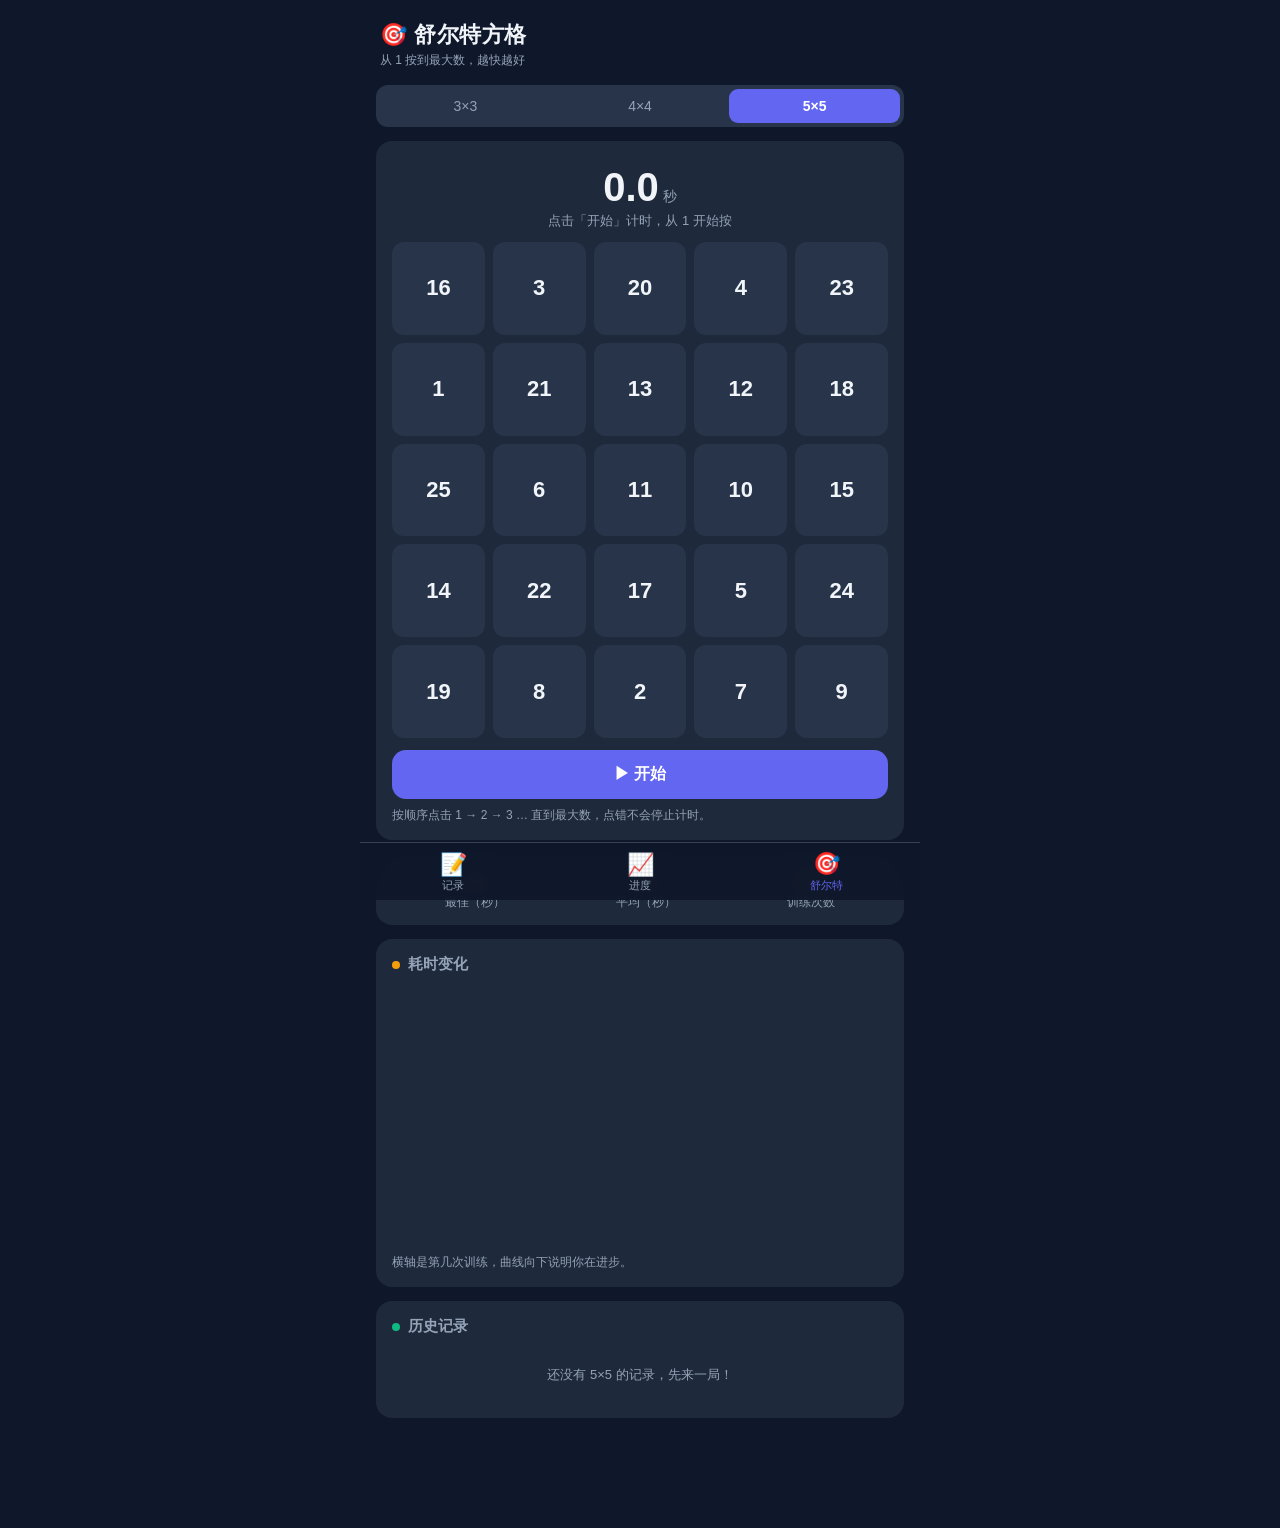
==== schulte.html @ a4104f98 "训练打卡 PWA 首版" ====
<!DOCTYPE html>
<html lang="zh-CN">
<head>
  <meta charset="UTF-8">
  <meta name="viewport" content="width=device-width, initial-scale=1, viewport-fit=cover">
  <meta name="apple-mobile-web-app-capable" content="yes">
  <meta name="apple-mobile-web-app-status-bar-style" content="black-translucent">
  <meta name="apple-mobile-web-app-title" content="训练打卡">
  <link rel="apple-touch-icon" href="apple-touch-icon.png">
  <link rel="manifest" href="manifest.json">
  <link rel="stylesheet" href="styles.css">
  <title>舒尔特方格 · 训练打卡</title>
</head>
<body>
  <header class="top">
    <div>
      <h1>🎯 舒尔特方格</h1>
      <div class="sub">从 1 按到最大数，越快越好</div>
    </div>
  </header>

  <main>
    <!-- 难度选择 -->
    <div class="seg" id="size-seg">
      <button data-size="3">3×3</button>
      <button data-size="4">4×4</button>
      <button data-size="5" class="on">5×5</button>
    </div>

    <!-- 计时器 -->
    <div class="card">
      <div class="timer"><span id="timer">0.0</span><small> 秒</small></div>
      <div style="text-align:center;color:var(--muted);font-size:13px" id="progress">点击「开始」准备</div>
      <div class="schulte-grid s5" id="grid"></div>
      <button class="btn" id="btn-start">▶ 开始</button>
      <p class="chart-note">按顺序点击 1 → 2 → 3 … 直到最大数，点错不会停止计时。</p>
    </div>

    <!-- 当前难度最佳 -->
    <div class="best">
      <div class="b"><div class="v" id="best-time">—</div><div class="k">最佳（秒）</div></div>
      <div class="b"><div class="v" id="avg-time">—</div><div class="k">平均（秒）</div></div>
      <div class="b"><div class="v" id="total-times">0</div><div class="k">训练次数</div></div>
    </div>

    <!-- 耗时变化曲线 -->
    <section class="card">
      <h2><span class="dot" style="background:var(--accent2)"></span>耗时变化</h2>
      <div class="chart-box"><canvas id="chart"></canvas></div>
      <p class="chart-note">横轴是第几次训练，曲线向下说明你在进步。</p>
    </section>

    <!-- 历史记录 -->
    <section class="card">
      <h2><span class="dot" style="background:var(--green)"></span>历史记录</h2>
      <div class="record-list" id="record-list"></div>
    </section>
  </main>

  <nav class="bottom">
    <a href="index.html"><span class="ico">📝</span>记录</a>
    <a href="charts.html"><span class="ico">📈</span>进度</a>
    <a href="schulte.html" class="on"><span class="ico">🎯</span>舒尔特</a>
  </nav>

  <div class="toast" id="toast"></div>

  <script src="data.js"></script>
  <script src="chart.umd.min.js"></script>
  <script>
    'use strict';
    const $ = (id) => document.getElementById(id);
    let toastTimer = null;
    function toast(msg) {
      const t = $('toast');
      t.textContent = msg;
      t.classList.add('show');
      clearTimeout(toastTimer);
      toastTimer = setTimeout(() => t.classList.remove('show'), 1800);
    }

    // ===== 状态 =====
    let state = { size: 5, mode: 'idle' }; // mode: idle | running | done
    let grid = [];        // 当前格子的数字
    let next = 1;         // 下一个要找的数字
    let errors = 0;       // 本次错误次数
    let startTs = 0;      // 开始时间戳
    let timerId = null;
    let chart = null;

    const fmtMs = (ms) => (ms / 1000).toFixed(1);

    // ===== 生成方格 =====
    function shuffle(arr) {
      for (let i = arr.length - 1; i > 0; i--) {
        const j = Math.floor(Math.random() * (i + 1));
        [arr[i], arr[j]] = [arr[j], arr[i]];
      }
      return arr;
    }

    // 洗牌并展示（不启动计时）
    function prepareBoard() {
      clearInterval(timerId);
      const n = state.size;
      grid = shuffle(Array.from({ length: n * n }, (_, i) => i + 1));
      state.mode = 'idle';
      next = 1;
      errors = 0;
      $('timer').textContent = '0.0';
      $('progress').textContent = '点击「开始」计时，从 1 开始按';
      $('btn-start').textContent = '▶ 开始';
      renderGrid();
    }

    function startRound() {
      clearInterval(timerId);
      const n = state.size;
      grid = shuffle(Array.from({ length: n * n }, (_, i) => i + 1));
      next = 1;
      errors = 0;
      state.mode = 'running';
      startTs = performance.now();
      renderGrid();
      $('progress').textContent = '找到 1/' + (n * n);
      $('btn-start').textContent = '↻ 重新开始';
      timerId = setInterval(() => {
        $('timer').textContent = fmtMs(performance.now() - startTs);
      }, 100);
    }

    function finish() {
      clearInterval(timerId);
      state.mode = 'done';
      const ms = Math.round(performance.now() - startTs);
      $('timer').textContent = fmtMs(ms);
      $('progress').textContent = '完成！耗时 ' + fmtMs(ms) + ' 秒';
      addSchulte(state.size, ms, errors);
      toast('🎉 完成 ' + state.size + '×' + state.size + '：' + fmtMs(ms) + ' 秒' + (errors ? '（点错 ' + errors + ' 次）' : ''));
      $('btn-start').textContent = '▶ 再来一次';
      refreshStats(); refreshList(); renderChart();
    }

    // ===== 渲染方格 =====
    function renderGrid() {
      const box = $('grid');
      box.className = 'schulte-grid s' + state.size;
      box.innerHTML = grid.map((v) =>
        '<button class="cell" data-n="' + v + '">' + v + '</button>'
      ).join('');
      box.querySelectorAll('.cell').forEach((b) =>
        b.addEventListener('click', () => onCell(b))
      );
    }

    function onCell(btn) {
      if (state.mode !== 'running') return;
      const n = parseInt(btn.dataset.n);
      if (n === next) {
        btn.classList.add('done');
        btn.disabled = true;
        next++;
        const total = state.size * state.size;
        $('progress').textContent = next <= total ? '找到 ' + next + '/' + total : '';
        if (next > total) finish();
      } else {
        errors++;
        btn.classList.add('wrong');
        setTimeout(() => btn.classList.remove('wrong'), 300);
      }
    }

    // ===== 统计与历史 =====
    function records() {
      return getSchulte().filter((r) => r.size === state.size); // 新在前
    }

    function refreshStats() {
      const rs = records();
      const vals = rs.map((r) => r.ms);
      const best = vals.length ? Math.min.apply(null, vals) : null;
      const avg = vals.length ? Math.round(vals.reduce((a, b) => a + b, 0) / vals.length) : null;
      $('best-time').textContent = best != null ? fmtMs(best) : '—';
      $('avg-time').textContent = avg != null ? fmtMs(avg) : '—';
      $('total-times').textContent = vals.length;
    }

    function refreshList() {
      const box = $('record-list');
      const rs = records();
      if (!rs.length) {
        box.innerHTML = '<div class="empty">还没有 ' + state.size + '×' + state.size + ' 的记录，先来一局！</div>';
        return;
      }
      const now = Date.now();
      box.innerHTML = rs.map((r) => {
        const d = new Date(r.t);
        const datePart = (d.getMonth() + 1) + '月' + d.getDate() + '日 ' + String(d.getHours()).padStart(2, '0') + ':' + String(d.getMinutes()).padStart(2, '0');
        const rel = (now - r.t) < 60000 ? '（刚刚）' : '';
        return '<div class="schulte-record">' +
          '<div class="info">' +
            '<div class="time">' + fmtMs(r.ms) + ' 秒' + (r.err ? ' <span style="color:var(--red);font-size:12px">错' + r.err + '</span>' : '') + '</div>' +
            '<div class="sub">' + datePart + rel + '</div>' +
          '</div>' +
          '<button class="del" data-id="' + r.id + '">✕</button>' +
          '</div>';
      }).join('');
      box.querySelectorAll('.del').forEach((b) =>
        b.addEventListener('click', () => {
          if (confirm('删除这条记录？')) {
            deleteSchulte(b.dataset.id);
            refreshStats(); refreshList(); renderChart();
          }
        })
      );
    }

    // ===== 耗时折线图 =====
    function renderChart() {
      const rs = records().slice().reverse(); // 时间正序（旧 → 新）
      const meta = { 3: '#10b981', 4: '#f59e0b', 5: '#ff5e3a' }[state.size];

      if (chart) chart.destroy();
      if (!rs.length) {
        $('chart').getContext('2d').clearRect(0, 0, $('chart').width, $('chart').height);
        return;
      }
      const last = rs.slice(-30);
      chart = new Chart($('chart'), {
        type: 'line',
        data: {
          labels: last.map((_, i) => '第' + (i + 1) + '次'),
          datasets: [{
            label: '耗时（秒）',
            data: last.map((r) => r.ms / 1000),
            borderColor: meta,
            backgroundColor: meta + '33',
            fill: true,
            tension: 0.35,
            pointRadius: 4,
            pointBackgroundColor: meta,
            borderWidth: 2.5
          }]
        },
        options: {
          responsive: true,
          maintainAspectRatio: false,
          plugins: {
            legend: { display: false },
            tooltip: {
              backgroundColor: '#273449',
              titleColor: '#f1f5f9',
              bodyColor: '#f1f5f9',
              displayColors: false,
              callbacks: { label: (ctx) => ' ' + ctx.parsed.y.toFixed(1) + ' 秒' }
            }
          },
          scales: {
            x: {
              grid: { color: 'rgba(51,65,85,.35)' },
              ticks: { color: '#94a3b8', maxRotation: 0, autoSkip: true, maxTicksLimit: 10 }
            },
            y: {
              beginAtZero: true,
              grid: { color: 'rgba(51,65,85,.35)' },
              ticks: { color: '#94a3b8' }
            }
          }
        }
      });
    }

    // ===== 事件 =====
    $('size-seg').addEventListener('click', (e) => {
      const b = e.target.closest('button');
      if (!b) return;
      state.size = parseInt(b.dataset.size);
      document.querySelectorAll('#size-seg button').forEach((x) => x.classList.toggle('on', x === b));
      prepareBoard();
      refreshStats(); refreshList(); renderChart();
    });

    $('btn-start').addEventListener('click', startRound);

    // ===== 启动 =====
    prepareBoard();
    refreshStats(); refreshList(); renderChart();
  </script>
</body>
</html>
---- styles.css ----
/* ===== 基础 ===== */
:root {
  --bg: #0f172a;
  --card: #1e293b;
  --card2: #273449;
  --line: #334155;
  --text: #f1f5f9;
  --muted: #94a3b8;
  --accent: #6366f1;
  --accent2: #f59e0b;
  --orange: #ff5e3a;
  --purple: #6c5ce7;
  --green: #10b981;
  --red: #ef4444;
  --radius: 16px;
}

* { margin: 0; padding: 0; box-sizing: border-box; -webkit-tap-highlight-color: transparent; }

html { -webkit-text-size-adjust: 100%; }

body {
  background: var(--bg);
  color: var(--text);
  font-family: -apple-system, BlinkMacSystemFont, 'PingFang SC', 'Segoe UI', 'Microsoft YaHei', sans-serif;
  max-width: 560px;
  margin: 0 auto;
  min-height: 100vh;
  padding-bottom: 96px; /* 给底部导航留空间 */
}

/* ===== 顶部标题栏 ===== */
header.top {
  position: sticky;
  top: 0;
  z-index: 10;
  background: var(--bg);
  padding: 20px 20px 12px;
  display: flex;
  align-items: center;
  justify-content: space-between;
}

header.top h1 { font-size: 22px; font-weight: 700; letter-spacing: .5px; }
header.top .sub { font-size: 12px; color: var(--muted); margin-top: 2px; }
header.top button.icon {
  background: none; border: none; color: var(--muted);
  font-size: 20px; padding: 8px; cursor: pointer;
}
header.top button.icon:active { color: var(--text); }

/* ===== 内容 ===== */
main { padding: 4px 16px 0; }

.card {
  background: var(--card);
  border-radius: var(--radius);
  padding: 16px;
  margin-bottom: 14px;
}
.card h2 {
  font-size: 15px; font-weight: 600; color: var(--muted);
  margin-bottom: 12px;
  display: flex; align-items: center; gap: 8px;
}
.card h2 .dot {
  width: 8px; height: 8px; border-radius: 50%; display: inline-block;
}

/* ===== 日期选择 ===== */
.datebar { display: flex; align-items: center; gap: 10px; margin-bottom: 14px; }
.datebar .date-label {
  flex: 1; text-align: center; font-size: 15px; font-weight: 600;
  background: var(--card); border-radius: 12px; padding: 10px;
}
.datebar button {
  background: var(--card); border: none; color: var(--text);
  width: 42px; height: 42px; border-radius: 12px; font-size: 18px; cursor: pointer;
}
.datebar button:active { background: var(--card2); }

/* ===== 训练输入卡片 ===== */
.training { display: flex; flex-direction: column; gap: 12px; }
.training .row {
  display: flex; align-items: center; justify-content: space-between; gap: 10px;
  background: var(--card2); border-radius: 14px; padding: 12px;
}
.training .name { font-size: 16px; font-weight: 600; display: flex; align-items: center; gap: 8px; }
.training .unit { font-size: 12px; color: var(--muted); font-weight: 400; }

.stepper { display: flex; align-items: center; gap: 10px; }
.stepper button {
  width: 36px; height: 36px; border-radius: 50%; border: none;
  font-size: 20px; font-weight: 700; color: #fff; cursor: pointer;
  background: var(--accent);
}
.stepper button:active { transform: scale(.92); }
.stepper .val { min-width: 54px; text-align: center; font-size: 20px; font-weight: 700; }

/* ===== 今日汇总 ===== */
.summary { display: flex; gap: 10px; }
.summary .stat {
  flex: 1; background: var(--card); border-radius: var(--radius); padding: 14px; text-align: center;
}
.summary .stat .num {
  font-size: 24px; font-weight: 700;
  background: linear-gradient(135deg, var(--orange), var(--purple));
  -webkit-background-clip: text; background-clip: text; color: transparent;
}
.summary .stat .lbl { font-size: 12px; color: var(--muted); margin-top: 4px; }

/* ===== 记录列表 ===== */
.record-list { display: flex; flex-direction: column; gap: 8px; }
.record {
  display: flex; align-items: center; justify-content: space-between;
  background: var(--card2); border-radius: 12px; padding: 10px 14px;
}
.record .d { font-size: 14px; font-weight: 600; }
.record .vals { display: flex; align-items: center; gap: 14px; font-size: 12px; color: var(--muted); }
.record .vals b { color: var(--text); font-size: 14px; }
.record .del {
  background: none; border: none; color: var(--muted);
  font-size: 16px; padding: 6px; cursor: pointer;
}
.record .del:active { color: var(--red); }
.empty { text-align: center; color: var(--muted); font-size: 13px; padding: 18px 0; }

/* ===== 按钮 ===== */
.btn {
  display: block; width: 100%; border: none; border-radius: 14px;
  background: var(--accent); color: #fff;
  font-size: 16px; font-weight: 600; padding: 14px; cursor: pointer;
}
.btn:active { transform: scale(.98); opacity: .9; }
.btn.ghost { background: var(--card2); color: var(--text); }
.btn.danger { background: var(--red); }
.btn:disabled { opacity: .45; }

.row2 { display: flex; gap: 10px; }
.row2 .btn { width: auto; flex: 1; font-size: 14px; }

/* ===== 图表 ===== */
.chart-box { position: relative; height: 260px; }
.chart-note { font-size: 12px; color: var(--muted); margin-top: 8px; }

.seg { display: flex; background: var(--card2); border-radius: 12px; padding: 4px; gap: 4px; margin-bottom: 14px; }
.seg button {
  flex: 1; border: none; background: none; color: var(--muted);
  padding: 9px 0; border-radius: 9px; font-size: 14px; cursor: pointer;
}
.seg button.on { background: var(--accent); color: #fff; font-weight: 600; }

/* ===== 舒尔特 ===== */
.schulte-meta { display: flex; align-items: center; justify-content: space-between; margin-bottom: 14px; }
.timer { font-size: 40px; font-weight: 800; font-variant-numeric: tabular-nums; text-align: center; padding: 8px 0 2px; }
.timer small { font-size: 14px; color: var(--muted); font-weight: 500; }
.schulte-grid {
  display: grid; gap: 8px; margin: 12px 0;
}
.schulte-grid .cell {
  aspect-ratio: 1; border: none; border-radius: 12px;
  background: var(--card2); color: var(--text);
  font-size: 22px; font-weight: 700; cursor: pointer;
}
.schulte-grid .cell.done { opacity: .25; }
.schulte-grid .cell.wrong { background: var(--red); color: #fff; animation: shake .25s; }
.schulte-grid .cell.cur { background: var(--accent); color: #fff; }
.schulte-grid .cell:active { transform: scale(.94); }
@keyframes shake {
  0%, 100% { transform: translateX(0); }
  25% { transform: translateX(-5px); }
  75% { transform: translateX(5px); }
}

.schulte-grid.s3 { grid-template-columns: repeat(3, 1fr); }
.schulte-grid.s4 { grid-template-columns: repeat(4, 1fr); }
.schulte-grid.s5 { grid-template-columns: repeat(5, 1fr); }
.schulte-grid.s3 .cell { font-size: 28px; }
.schulte-grid.s4 .cell { font-size: 24px; }

/* 舒尔特历史记录 */
.schulte-record {
  display: flex; align-items: center; gap: 10px;
  background: var(--card2); border-radius: 12px; padding: 10px 14px; margin-bottom: 8px;
}
.schulte-record .info { flex: 1; }
.schulte-record .time { font-size: 16px; font-weight: 700; }
.schulte-record .sub { font-size: 12px; color: var(--muted); margin-top: 2px; }
.schulte-record .del {
  background: none; border: none; color: var(--muted); font-size: 16px; padding: 8px; cursor: pointer;
}
.schulte-record .del:active { color: var(--red); }

.best {
  display: flex; justify-content: space-around; background: var(--card); border-radius: var(--radius);
  padding: 14px; margin-bottom: 14px;
}
.best .b { text-align: center; }
.best .b .v { font-size: 20px; font-weight: 700; color: var(--accent2); }
.best .b .k { font-size: 12px; color: var(--muted); margin-top: 3px; }

/* ===== 弹窗 ===== */
.modal-mask {
  position: fixed; inset: 0; background: rgba(2, 6, 23, .7);
  display: none; align-items: center; justify-content: center; padding: 24px; z-index: 100;
}
.modal-mask.show { display: flex; }
.modal {
  background: var(--card); border-radius: 18px; width: 100%; max-width: 380px;
  padding: 22px;
}
.modal h3 { font-size: 18px; margin-bottom: 14px; }
.modal .hint { font-size: 13px; color: var(--muted); line-height: 1.6; }
.modal input[type="file"] {
  display: block; margin: 14px 0;
}
.modal .row2 { margin-top: 16px; }

/* ===== 底部导航 ===== */
nav.bottom {
  position: fixed; bottom: 0; left: 50%; transform: translateX(-50%);
  width: 100%; max-width: 560px;
  background: rgba(15, 23, 42, .92);
  backdrop-filter: blur(12px); -webkit-backdrop-filter: blur(12px);
  border-top: 1px solid var(--line);
  display: flex; z-index: 50;
  padding-bottom: env(safe-area-inset-bottom);
}
nav.bottom a {
  flex: 1; text-align: center; text-decoration: none;
  color: var(--muted); padding: 9px 0 7px; font-size: 11px;
}
nav.bottom a .ico { font-size: 22px; line-height: 1.2; display: block; }
nav.bottom a.on { color: var(--accent); }
nav.bottom a.on .ico { transform: translateY(-1px); }

/* ===== 工具页 ===== */
.tools .btn { margin-bottom: 10px; }

/* 结果反馈 */
.toast {
  position: fixed; bottom: 120px; left: 50%; transform: translateX(-50%);
  background: var(--card2); color: var(--text);
  padding: 10px 18px; border-radius: 999px; font-size: 14px;
  opacity: 0; transition: opacity .25s; pointer-events: none; z-index: 200;
}
.toast.show { opacity: 1; }
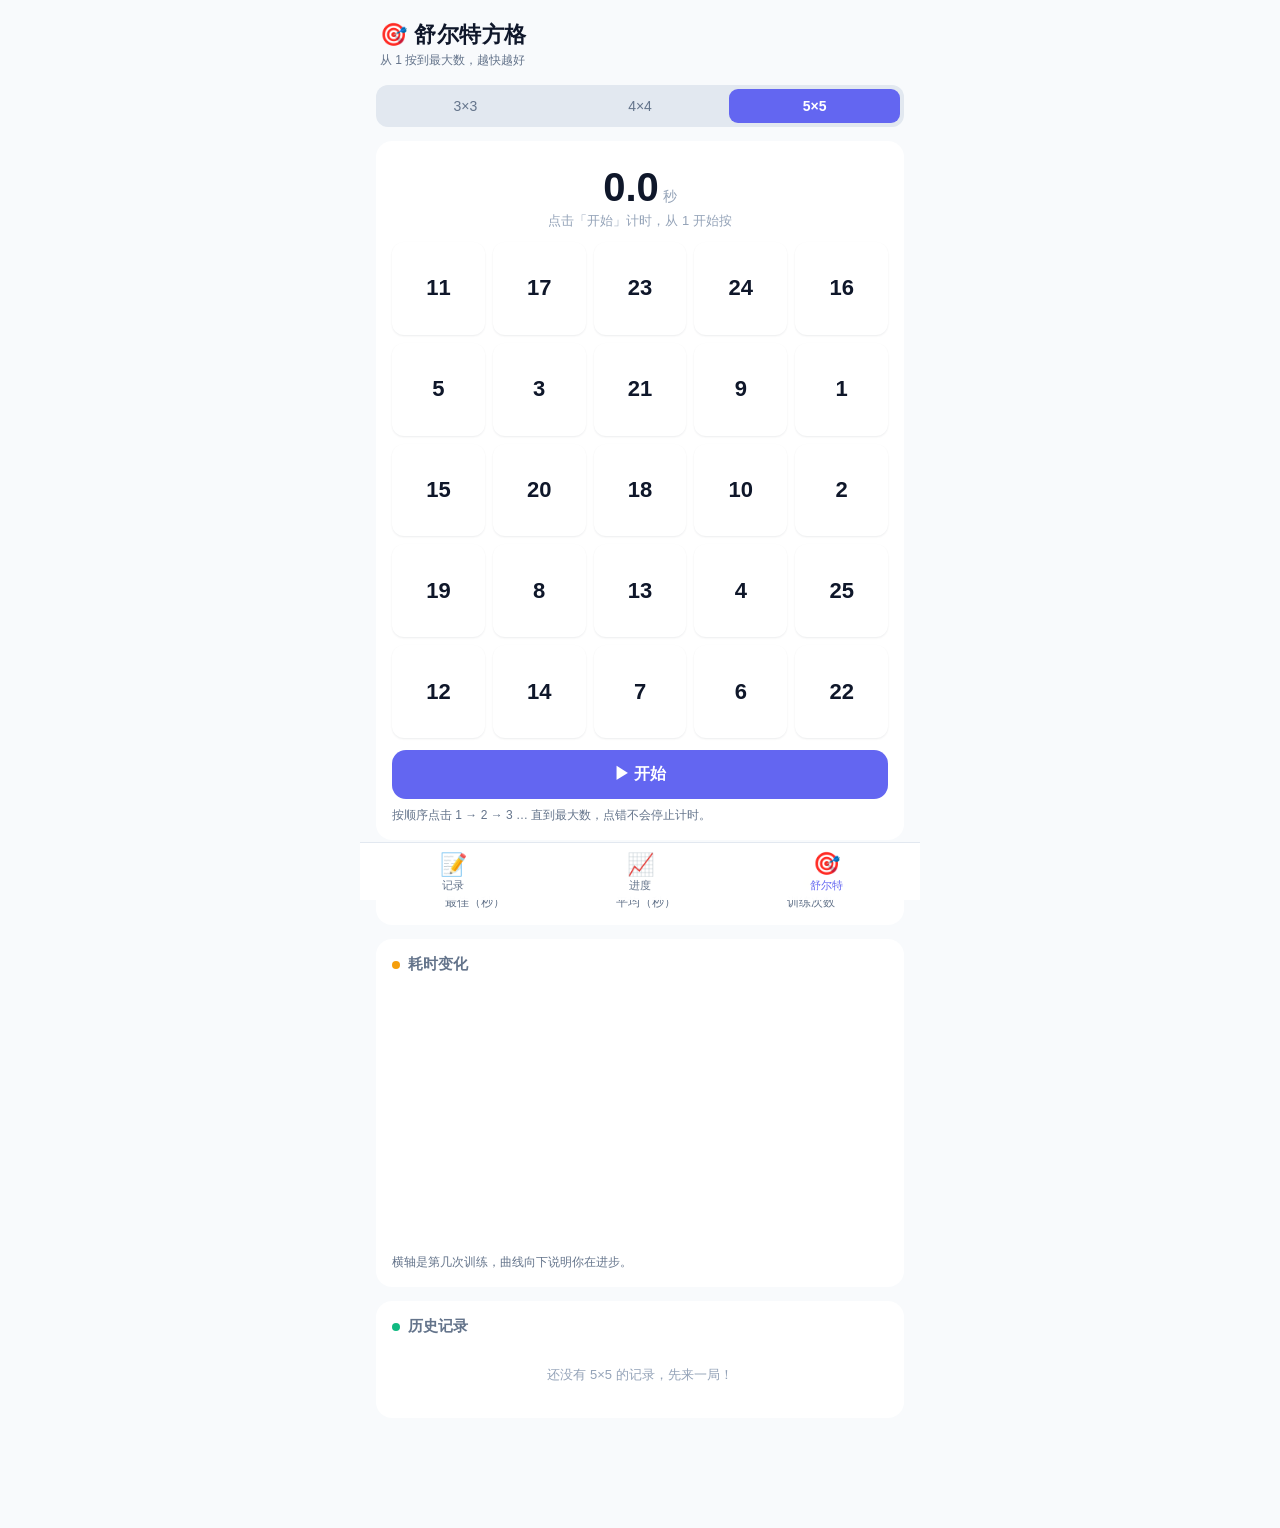
==== commit 4a35797f: "新增平板支撑内置计时器；舒尔特改为白色主题且已点方块不变暗" ====
--- a/schulte.html
+++ b/schulte.html
@@ -11,7 +11,7 @@
   <link rel="stylesheet" href="styles.css">
   <title>舒尔特方格 · 训练打卡</title>
 </head>
-<body>
+<body class="schulte-light">
   <header class="top">
     <div>
       <h1>🎯 舒尔特方格</h1>
--- a/styles.css
+++ b/styles.css
@@ -159,10 +159,10 @@
 }
 .schulte-grid .cell {
   aspect-ratio: 1; border: none; border-radius: 12px;
-  background: var(--card2); color: var(--text);
+  background: #ffffff; color: #0f172a;
   font-size: 22px; font-weight: 700; cursor: pointer;
-}
-.schulte-grid .cell.done { opacity: .25; }
+  box-shadow: 0 1px 2px rgba(15, 23, 42, .08);
+}
 .schulte-grid .cell.wrong { background: var(--red); color: #fff; animation: shake .25s; }
 .schulte-grid .cell.cur { background: var(--accent); color: #fff; }
 .schulte-grid .cell:active { transform: scale(.94); }
@@ -198,6 +198,14 @@
 .best .b { text-align: center; }
 .best .b .v { font-size: 20px; font-weight: 700; color: var(--accent2); }
 .best .b .k { font-size: 12px; color: var(--muted); margin-top: 3px; }
+
+/* ===== 平板支撑计时 ===== */
+.plank-clock {
+  font-size: 56px; font-weight: 800; text-align: center;
+  font-variant-numeric: tabular-nums; color: var(--accent2);
+  line-height: 1.1; padding: 6px 0 2px;
+}
+.plank-status { text-align: center; color: var(--muted); font-size: 13px; margin: 8px 0 12px; }
 
 /* ===== 弹窗 ===== */
 .modal-mask {
@@ -245,3 +253,29 @@
   opacity: 0; transition: opacity .25s; pointer-events: none; z-index: 200;
 }
 .toast.show { opacity: 1; }
+
+/* ===== 舒尔特页白色主题 ===== */
+body.schulte-light { background: #f8fafc; color: #0f172a; }
+body.schulte-light header.top { background: #f8fafc; }
+body.schulte-light header.top .sub { color: #64748b; }
+body.schulte-light .card { background: #ffffff; }
+body.schulte-light .card h2 { color: #64748b; }
+body.schulte-light .seg { background: #e2e8f0; }
+body.schulte-light .seg button { color: #64748b; }
+body.schulte-light .seg button.on { background: var(--accent); color: #fff; }
+body.schulte-light .best { background: #ffffff; }
+body.schulte-light .best .b .v { color: #f59e0b; }
+body.schulte-light .best .b .k { color: #64748b; }
+body.schulte-light .chart-note { color: #64748b; }
+body.schulte-light .schulte-record { background: #f1f5f9; }
+body.schulte-light .schulte-record .sub { color: #64748b; }
+body.schulte-light #progress { color: #64748b; }
+body.schulte-light .timer { color: #0f172a; }
+body.schulte-light .del { color: #64748b; }
+body.schulte-light .del:active { color: var(--red); }
+body.schulte-light nav.bottom {
+  background: rgba(255, 255, 255, .95);
+  border-top-color: #e2e8f0;
+}
+body.schulte-light nav.bottom a { color: #64748b; }
+body.schulte-light nav.bottom a.on { color: var(--accent); }
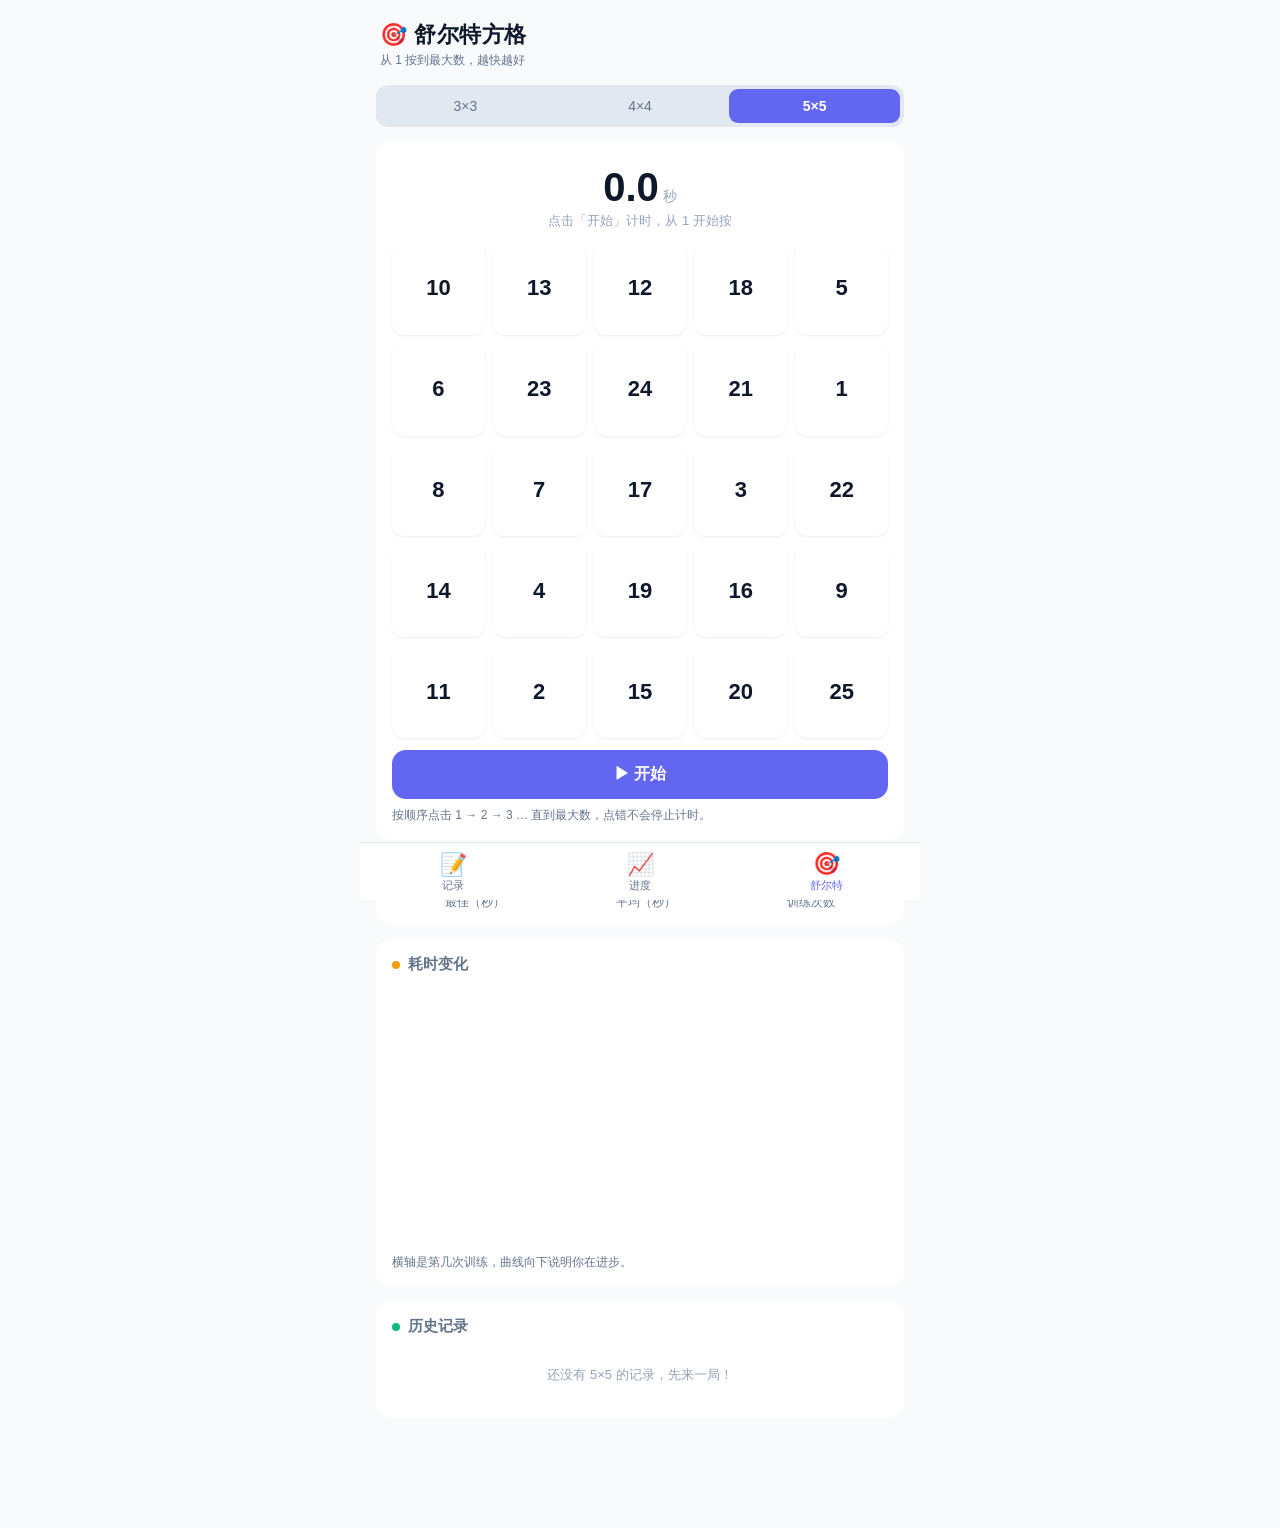
==== commit cca391f6: "舒尔特：新增中途放弃按钮；点对方块短促高亮反馈" ====
--- a/schulte.html
+++ b/schulte.html
@@ -33,6 +33,7 @@
       <div style="text-align:center;color:var(--muted);font-size:13px" id="progress">点击「开始」准备</div>
       <div class="schulte-grid s5" id="grid"></div>
       <button class="btn" id="btn-start">▶ 开始</button>
+      <button class="btn ghost" id="btn-quit" style="display:none">■ 放弃本次</button>
       <p class="chart-note">按顺序点击 1 → 2 → 3 … 直到最大数，点错不会停止计时。</p>
     </div>
 
@@ -110,6 +111,7 @@
       $('timer').textContent = '0.0';
       $('progress').textContent = '点击「开始」计时，从 1 开始按';
       $('btn-start').textContent = '▶ 开始';
+      $('btn-quit').style.display = 'none';
       renderGrid();
     }
 
@@ -124,9 +126,18 @@
       renderGrid();
       $('progress').textContent = '找到 1/' + (n * n);
       $('btn-start').textContent = '↻ 重新开始';
+      $('btn-quit').style.display = 'block';
       timerId = setInterval(() => {
         $('timer').textContent = fmtMs(performance.now() - startTs);
       }, 100);
+    }
+
+    // 中途放弃：停止计时、重新洗牌，不记录成绩
+    function quitRound() {
+      if (state.mode !== 'running') return;
+      clearInterval(timerId);
+      prepareBoard();
+      toast('已结束本次练习，成绩未保存');
     }
 
     function finish() {
@@ -138,6 +149,7 @@
       addSchulte(state.size, ms, errors);
       toast('🎉 完成 ' + state.size + '×' + state.size + '：' + fmtMs(ms) + ' 秒' + (errors ? '（点错 ' + errors + ' 次）' : ''));
       $('btn-start').textContent = '▶ 再来一次';
+      $('btn-quit').style.display = 'none';
       refreshStats(); refreshList(); renderChart();
     }
 
@@ -157,8 +169,9 @@
       if (state.mode !== 'running') return;
       const n = parseInt(btn.dataset.n);
       if (n === next) {
-        btn.classList.add('done');
         btn.disabled = true;
+        btn.classList.add('ok'); // 短暂高亮反馈，随后恢复原样
+        setTimeout(() => btn.classList.remove('ok'), 220);
         next++;
         const total = state.size * state.size;
         $('progress').textContent = next <= total ? '找到 ' + next + '/' + total : '';
@@ -281,6 +294,7 @@
     });
 
     $('btn-start').addEventListener('click', startRound);
+    $('btn-quit').addEventListener('click', quitRound);
 
     // ===== 启动 =====
     prepareBoard();
--- a/styles.css
+++ b/styles.css
@@ -162,7 +162,9 @@
   background: #ffffff; color: #0f172a;
   font-size: 22px; font-weight: 700; cursor: pointer;
   box-shadow: 0 1px 2px rgba(15, 23, 42, .08);
-}
+  transition: transform .12s ease, background .15s ease;
+}
+.schulte-grid .cell.ok { background: var(--accent); color: #fff; transform: scale(1.12); }
 .schulte-grid .cell.wrong { background: var(--red); color: #fff; animation: shake .25s; }
 .schulte-grid .cell.cur { background: var(--accent); color: #fff; }
 .schulte-grid .cell:active { transform: scale(.94); }
@@ -177,6 +179,8 @@
 .schulte-grid.s5 { grid-template-columns: repeat(5, 1fr); }
 .schulte-grid.s3 .cell { font-size: 28px; }
 .schulte-grid.s4 .cell { font-size: 24px; }
+
+#btn-quit { margin-top: 10px; }
 
 /* 舒尔特历史记录 */
 .schulte-record {
